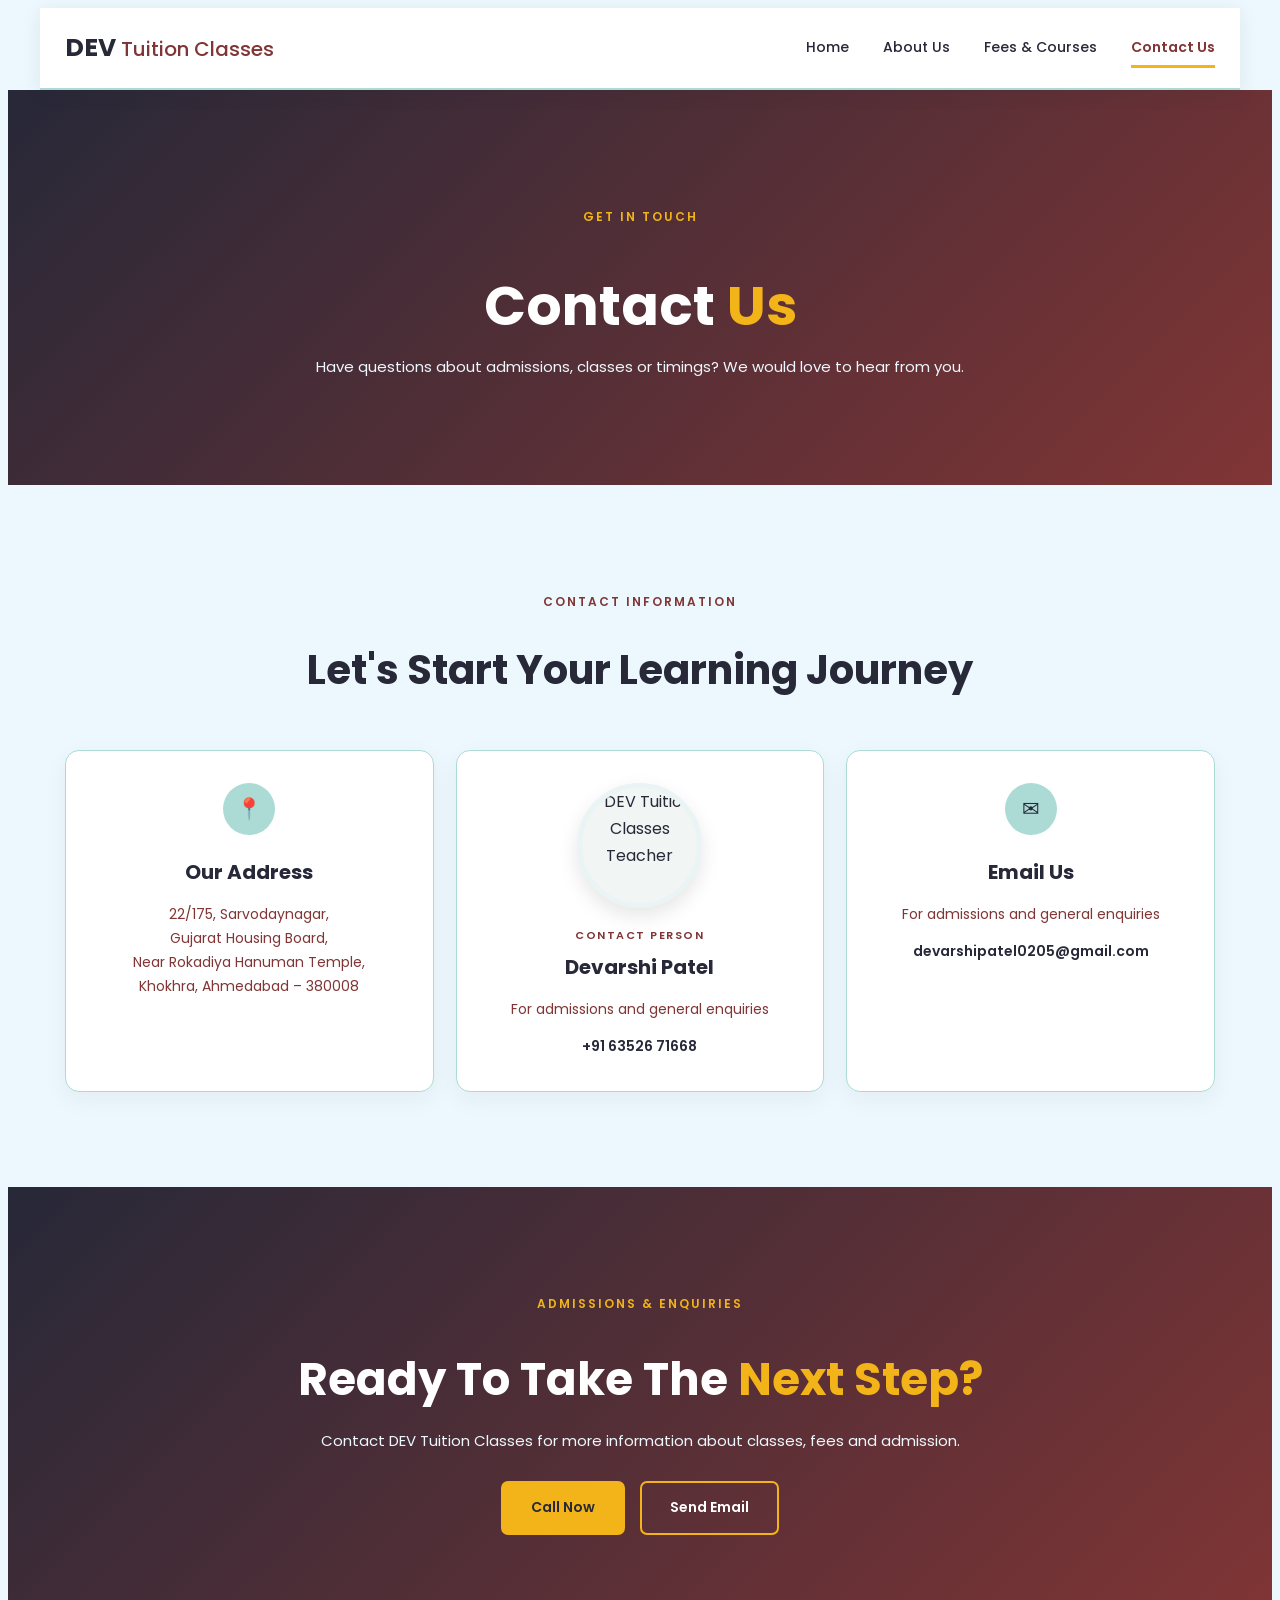
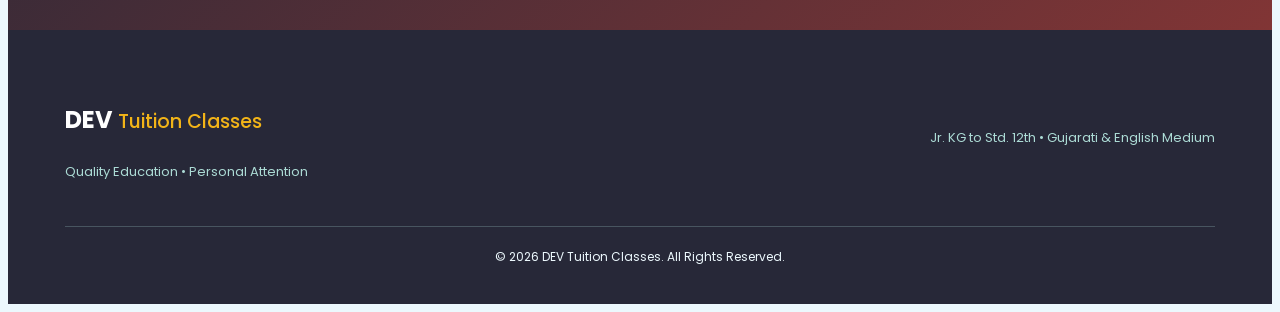
==== contact.html @ 4b46ee43 "Add files via upload" ====
<!DOCTYPE html>
<html lang="en">

<head>
    <meta charset="UTF-8">
    <meta name="viewport" content="width=device-width, initial-scale=1.0">

    <title>Contact Us | DEV Tuition Classes</title>

    <link rel="preconnect" href="https://fonts.googleapis.com">
    <link rel="preconnect" href="https://fonts.gstatic.com" crossorigin>

    <link href="https://fonts.googleapis.com/css2?family=Poppins:wght@400;500;600;700&display=swap"
        rel="stylesheet">

    <link rel="stylesheet" href="style.css">
</head>

<body>

    <!-- ================= NAVIGATION BAR ================= -->

    <header class="navbar">

        <div class="logo">
            <h2>DEV <span>Tuition Classes</span></h2>
        </div>

        <nav>
            <a href="index.html">Home</a>
            <a href="about.html">About Us</a>
            <a href="fees-courses.html">Fees & Courses</a>
            <a href="contact.html" class="active">Contact Us</a>
        </nav>

    </header>


    <!-- ================= PAGE HEADER ================= -->

    <section class="page-header">

        <div class="page-header-content">

            <p>GET IN TOUCH</p>

            <h1>
                Contact <span>Us</span>
            </h1>

            <p>
                Have questions about admissions, classes or timings?
                We would love to hear from you.
            </p>

        </div>

    </section>


    <!-- ================= CONTACT INFORMATION ================= -->

    <section class="contact-section">

        <div class="section-heading">

            <p>CONTACT INFORMATION</p>
            
            <h2>
                Let's Start Your Learning Journey
            </h2>

        </div>


        <div class="contact-container">


            <!-- ================= ADDRESS ================= -->

            <div class="contact-card">

                <div class="contact-icon">
                    📍
                </div>

                <h3>
                    Our Address
                </h3>

                <p>
                    22/175, Sarvodaynagar,<br>
                    Gujarat Housing Board,<br>
                    Near Rokadiya Hanuman Temple,<br>
                    Khokhra, Ahmedabad – 380008
                </p>

            </div>


            <!-- ================= CONTACT PERSON ================= -->

            <div class="contact-card teacher-contact-card">

                <div class="teacher-contact-photo">

                    <img
                        src="c:\Users\Kiran\Downloads\WhatsApp Image 2026-09-18 at 11.20.56 AM.jpeg"
                        alt="DEV Tuition Classes Teacher">

                </div>

                <p class="teacher-label">
                    CONTACT PERSON
                </p>

                <h3>
                    Devarshi Patel
                </h3>

                <p>
                    For admissions and general enquiries
                </p>

                <a href="tel:6352671668" class="contact-link">
                    +91 63526 71668
                </a>

            </div>


            <!-- ================= EMAIL ================= -->

            <div class="contact-card">

                <div class="contact-icon">
                    ✉
                </div>

                <h3>
                    Email Us
                </h3>

                <p>
                    For admissions and general enquiries
                </p>

                <a href="mailto:devarshipatel0205@gmail.com"
                    class="contact-link">
                    devarshipatel0205@gmail.com
                </a>

            </div>

        </div>

    </section>


    <!-- ================= CONTACT CTA ================= -->

    <section class="contact-cta">

        <div class="contact-cta-content">

            <p>
                ADMISSIONS & ENQUIRIES
            </p>

            <h2>
                Ready To Take The
                <span>Next Step?</span>
            </h2>

            <p>
                Contact DEV Tuition Classes for more information
                about classes, fees and admission.
            </p>

            <div class="contact-buttons">

                <a href="tel:6352671668"
                    class="btn primary-btn">
                    Call Now
                </a>

                <a href="mailto:devarshipatel0205@gmail.com"
                    class="btn secondary-btn">
                    Send Email
                </a>

            </div>

        </div>

    </section>


    <!-- ================= FOOTER ================= -->

    <footer>

        <div class="footer-content">

            <div class="footer-logo">

                <h2>
                    DEV <span>Tuition Classes</span>
                </h2>

                <p>
                    Quality Education • Personal Attention
                </p>

            </div>

            <p>
                Jr. KG to Std. 12th • Gujarati & English Medium
            </p>

            <p class="copyright">
                © 2026 DEV Tuition Classes. All Rights Reserved.
            </p>

        </div>

    </footer>


    <!-- ================= TEACHER PHOTO CSS ================= -->

    <style>

        .teacher-contact-card {
            position: relative;
        }

        .teacher-contact-photo {
            width: 115px;
            height: 115px;
            margin: 0 auto 18px;

            border-radius: 50%;
            overflow: hidden;

            background: #f1f5f4;

            border: 5px solid #eaf4f4;

            box-shadow:
                0 8px 20px rgba(0, 0, 0, 0.10);
        }

        .teacher-contact-photo img {
            width: 100%;
            height: 100%;

            object-fit: cover;
            object-position: center top;

            display: block;
        }

        .teacher-label {
            font-size: 11px !important;

            font-weight: 600;

            letter-spacing: 1.5px;

            color: #6b9080;

            margin-bottom: 5px;
        }

        .teacher-contact-card h3 {
            margin-top: 4px;
        }


        /* ================= MOBILE ================= */

        @media (max-width: 768px) {

            .teacher-contact-photo {
                width: 105px;
                height: 105px;
            }

        }

    </style>

</body>

</html>
---- style.css ----
* =========================================================
   DEV TUITION CLASSES
   COMPLETE WEBSITE CSS

   COLOR PALETTE
   #F2B418  - Yellow
   #ECF8FD  - Very Light Blue
   #ACDBD5  - Soft Blue
   #272838  - Dark Navy
   #813535  - Muted Maroon
   ========================================================= */


/* =========================================================
   RESET
   ========================================================= */

* {
    margin: 0;
    padding: 0;
    box-sizing: border-box;
}

html {
    scroll-behavior: smooth;
}

body {
    font-family: "Poppins", sans-serif;
    background: #ECF8FD;
    color: #272838;
    line-height: 1.7;
}

a {
    text-decoration: none;
    color: inherit;
}

img {
    max-width: 100%;
    display: block;
}


/* =========================================================
   COMMON
   ========================================================= */

section {
    padding: 90px 25px;
}

.navbar,
.hero-content,
.intro,
.why-us,
.about-content,
.approach,
.classes-content,
.courses-section,
.fees-section,
.contact-section {
    width: 100%;
    max-width: 1150px;
    margin: auto;
}


/* =========================================================
   NAVBAR
   ========================================================= */

.navbar {
    min-height: 80px;

    padding: 0 25px;

    display: flex;
    align-items: center;
    justify-content: space-between;

    background: #FFFFFF;

    border-bottom: 2px solid #ACDBD5;

    position: sticky;
    top: 0;
    z-index: 1000;

    box-shadow: 0 4px 18px rgba(39, 40, 56, 0.08);
}


/* ---------- LOGO ---------- */

.logo h2 {
    color: #272838;

    font-size: 25px;
    font-weight: 700;

    line-height: 1.2;
}

.logo h2 span {
    color: #813535;

    font-size: 20px;
    font-weight: 500;
}


/* ---------- NAVIGATION ---------- */

.navbar nav {
    display: flex;
    align-items: center;
    gap: 34px;
}

.navbar nav a {
    position: relative;

    padding: 8px 0;

    color: #272838;

    font-size: 14px;
    font-weight: 500;

    transition: 0.3s ease;
}

.navbar nav a:hover {
    color: #813535;
}

.navbar nav a::after {
    content: "";

    position: absolute;

    left: 0;
    bottom: 0;

    width: 0;
    height: 3px;

    background: #F2B418;

    transition: 0.3s ease;
}

.navbar nav a:hover::after,
.navbar nav a.active::after {
    width: 100%;
}

.navbar nav a.active {
    color: #813535;
    font-weight: 600;
}


/* =========================================================
   BUTTONS
   ========================================================= */

.btn {
    display: inline-flex;

    align-items: center;
    justify-content: center;

    padding: 13px 28px;

    border-radius: 7px;

    font-size: 14px;
    font-weight: 600;

    transition: 0.3s ease;

    cursor: pointer;
}


/* ---------- PRIMARY ---------- */

.primary-btn {
    background: #F2B418;
    color: #272838;

    border: 2px solid #F2B418;
}

.primary-btn:hover {
    background: #272838;
    color: #FFFFFF;

    border-color: #272838;

    transform: translateY(-2px);

    box-shadow: 0 10px 22px rgba(39, 40, 56, 0.20);
}


/* ---------- SECONDARY ---------- */

.secondary-btn {
    background: transparent;

    color: #FFFFFF;

    border: 2px solid #F2B418;
}

.secondary-btn:hover {
    background: #F2B418;
    color: #272838;

    transform: translateY(-2px);
}


/* =========================================================
   HERO SECTION
   ========================================================= */

.hero {
    min-height: 650px;

    display: flex;
    align-items: center;

    position: relative;

    overflow: hidden;

    background:
        linear-gradient(
            120deg,
            rgba(39, 40, 56, 0.97),
            rgba(39, 40, 56, 0.88)
        );
}


/* Decorative shapes */

.hero::before {
    content: "";

    position: absolute;

    width: 450px;
    height: 450px;

    right: -150px;
    top: -170px;

    border-radius: 50%;

    background: rgba(242, 180, 24, 0.12);
}

.hero::after {
    content: "";

    position: absolute;

    width: 300px;
    height: 300px;

    left: -150px;
    bottom: -160px;

    border-radius: 50%;

    background: rgba(172, 219, 213, 0.12);
}


/* ---------- HERO CONTENT ---------- */

.hero-content {
    padding: 100px 30px;

    position: relative;
    z-index: 2;
}

.small-heading {
    margin-bottom: 16px;

    color: #F2B418;

    font-size: 13px;
    font-weight: 600;

    letter-spacing: 2px;
}

.hero h1 {
    max-width: 780px;

    margin-bottom: 25px;

    color: #FFFFFF;

    font-size: clamp(38px, 5vw, 64px);
    font-weight: 700;

    line-height: 1.15;
}

.hero h1 span {
    color: #F2B418;
}

.hero-description {
    max-width: 620px;

    margin-bottom: 35px;

    color: #ECF8FD;

    font-size: 17px;
}

.hero-buttons {
    display: flex;

    gap: 15px;

    flex-wrap: wrap;
}


/* =========================================================
   SECTION HEADINGS
   ========================================================= */

.section-heading {
    margin-bottom: 55px;

    text-align: center;
}

.section-heading p,
.section-label {
    margin-bottom: 10px;

    color: #813535;

    font-size: 12px;
    font-weight: 600;

    letter-spacing: 2px;
}

.section-heading h2 {
    color: #272838;

    font-size: clamp(28px, 4vw, 40px);
    font-weight: 700;

    line-height: 1.25;
}


/* =========================================================
   HOME - INTRO
   ========================================================= */

.intro {
    padding-top: 95px;
    padding-bottom: 95px;
}

.intro-content {
    max-width: 850px;

    margin: auto;
}

.intro-text h3 {
    margin-bottom: 18px;

    color: #272838;

    font-size: 30px;
}

.intro-text p {
    margin-bottom: 18px;

    color: #813535;

    font-size: 15px;
}

.text-btn {
    display: inline-block;

    margin-top: 8px;

    color: #813535;

    font-size: 14px;
    font-weight: 600;

    transition: 0.3s ease;
}

.text-btn:hover {
    color: #F2B418;

    transform: translateX(4px);
}


/* =========================================================
   WHY CHOOSE US
   ========================================================= */

.why-us {
    padding-top: 95px;
    padding-bottom: 95px;
}

.features {
    display: grid;

    grid-template-columns: repeat(4, 1fr);

    gap: 22px;
}

.feature-card {
    padding: 30px 25px;

    background: #FFFFFF;

    border: 1px solid #ACDBD5;

    border-top: 4px solid #F2B418;

    border-radius: 12px;

    box-shadow: 0 8px 25px rgba(39, 40, 56, 0.06);

    transition: 0.3s ease;
}

.feature-card:hover {
    transform: translateY(-7px);

    box-shadow: 0 15px 35px rgba(39, 40, 56, 0.12);

    border-color: #ACDBD5;
}

.feature-icon {
    width: 48px;
    height: 48px;

    margin-bottom: 20px;

    display: flex;
    align-items: center;
    justify-content: center;

    border-radius: 9px;

    background: #ACDBD5;

    color: #272838;

    font-size: 13px;
    font-weight: 700;
}

.feature-card h3 {
    margin-bottom: 12px;

    color: #272838;

    font-size: 19px;
}

.feature-card p {
    color: #813535;

    font-size: 14px;
}


/* =========================================================
   CTA
   ========================================================= */

.cta {
    background:
        linear-gradient(
            135deg,
            #272838,
            #813535
        );

    color: #FFFFFF;

    text-align: center;
}

.cta-content {
    max-width: 750px;

    margin: auto;
}

.cta-content > p:first-child {
    margin-bottom: 12px;

    color: #F2B418;

    font-size: 12px;
    font-weight: 600;

    letter-spacing: 2px;
}

.cta-content h2 {
    margin-bottom: 20px;

    color: #FFFFFF;

    font-size: clamp(30px, 4vw, 45px);

    line-height: 1.25;
}

.cta-content h2 span {
    color: #F2B418;
}

.cta-content p:not(:first-child) {
    max-width: 650px;

    margin: 0 auto 28px;

    color: #ECF8FD;

    font-size: 15px;
}


/* =========================================================
   DEV TUITION CLASSES IMAGE
   ========================================================= */

.tuition-logo-image {
    width: 100%;
    max-width: 420px;

    height: auto;

    margin: 0 auto 30px;

    display: block;

    border-radius: 10px;
}


/* =========================================================
   PAGE HEADER
   ========================================================= */

.page-header {
    padding: 105px 25px;

    background:
        linear-gradient(
            135deg,
            #272838,
            #813535
        );

    text-align: center;
}

.page-header-content {
    max-width: 850px;

    margin: auto;
}

.page-header-content p:first-child {
    margin-bottom: 10px;

    color: #F2B418;

    font-size: 12px;
    font-weight: 600;

    letter-spacing: 2px;
}

.page-header h1 {
    margin-bottom: 15px;

    color: #FFFFFF;

    font-size: clamp(38px, 5vw, 55px);

    line-height: 1.2;
}

.page-header h1 span {
    color: #F2B418;
}

.page-header-content p:last-child {
    max-width: 650px;

    margin: auto;

    color: #ECF8FD;

    font-size: 15px;
}


/* =========================================================
   ABOUT PAGE
   ========================================================= */

.about-intro {
    padding-top: 100px;
    padding-bottom: 100px;
}

.about-content {
    display: grid;

    grid-template-columns: 1.15fr 0.85fr;

    align-items: center;

    gap: 70px;
}

.about-text h2 {
    margin-bottom: 24px;

    color: #272838;

    font-size: 38px;

    line-height: 1.25;
}

.about-text > p:not(.section-label) {
    margin-bottom: 18px;

    color: #813535;

    font-size: 15px;
}


/* =========================================================
   TEACHER PROFILE
   ========================================================= */

.teacher-profile {
    text-align: center;
}

.teacher-photo {
    width: 300px;
    height: 360px;

    margin: auto;

    overflow: hidden;

    border-radius: 16px;

    background: #ECF8FD;

    border: 4px solid #ACDBD5;

    box-shadow: 0 15px 35px rgba(39, 40, 56, 0.12);
}

.teacher-photo img {
    width: 100%;
    height: 100%;

    object-fit: cover;
    object-position: center top;
}

.teacher-info {
    margin-top: 20px;
}

.teacher-info p {
    margin-bottom: 5px;

    color: #813535;

    font-size: 11px;
    font-weight: 600;

    letter-spacing: 1.8px;
}

.teacher-info h3 {
    margin: 5px 0;

    color: #272838;

    font-size: 23px;
}

.teacher-info span {
    color: #813535;

    font-size: 14px;
}


/* =========================================================
   APPROACH
   ========================================================= */

.approach {
    padding-top: 95px;
    padding-bottom: 95px;
}

.approach-cards {
    display: grid;

    grid-template-columns: repeat(4, 1fr);

    gap: 22px;
}

.approach-card {
    padding: 30px 25px;

    background: #FFFFFF;

    border: 1px solid #ACDBD5;

    border-bottom: 4px solid #813535;

    border-radius: 12px;

    transition: 0.3s ease;
}

.approach-card:hover {
    transform: translateY(-7px);

    box-shadow: 0 15px 35px rgba(39, 40, 56, 0.12);
}

.approach-number {
    margin-bottom: 20px;

    color: #F2B418;

    font-size: 13px;
    font-weight: 700;
}

.approach-card h3 {
    margin-bottom: 12px;

    color: #272838;

    font-size: 19px;
}

.approach-card p {
    color: #813535;

    font-size: 14px;
}


/* =========================================================
   CLASSES INFO
   ========================================================= */

.classes-info {
    background: #ECF8FD;
}

.classes-text {
    max-width: 900px;

    margin: auto;
}

.classes-text h2 {
    margin-bottom: 18px;

    color: #272838;

    font-size: 38px;

    line-height: 1.25;
}

.classes-text > p:not(.section-label) {
    margin-bottom: 30px;

    color: #813535;

    font-size: 15px;
}

.class-range {
    display: grid;

    grid-template-columns: repeat(4, 1fr);

    gap: 15px;
}

.class-item {
    padding: 22px 18px;

    background: #FFFFFF;

    border: 1px solid #ACDBD5;

    border-radius: 10px;

    transition: 0.3s ease;
}

.class-item:hover {
    transform: translateY(-4px);

    border-color: #F2B418;
}

.class-item strong {
    display: block;

    margin-bottom: 4px;

    color: #272838;

    font-size: 16px;
}

.class-item span {
    color: #813535;

    font-size: 13px;
}


/* =========================================================
   COURSES PAGE
   ========================================================= */

.courses-section {
    padding-top: 95px;
    padding-bottom: 95px;
}

.course-cards {
    display: grid;

    grid-template-columns: repeat(4, 1fr);

    gap: 22px;
}

.course-card {
    padding: 32px 25px;

    background: #FFFFFF;

    border: 1px solid #ACDBD5;

    border-top: 4px solid #F2B418;

    border-radius: 12px;

    box-shadow: 0 8px 25px rgba(39, 40, 56, 0.05);

    transition: 0.3s ease;
}

.course-card:hover {
    transform: translateY(-7px);

    box-shadow: 0 15px 35px rgba(39, 40, 56, 0.12);
}

.course-number {
    margin-bottom: 18px;

    color: #813535;

    font-size: 13px;
    font-weight: 700;
}

.course-card h3 {
    margin-bottom: 12px;

    color: #272838;

    font-size: 20px;
}

.course-card p {
    color: #813535;

    font-size: 14px;
}


/* =========================================================
   FEES
   ========================================================= */

.fees-section {
    padding-top: 95px;
    padding-bottom: 95px;
}

.fee-container {
    max-width: 900px;

    margin: 0 auto 45px;

    overflow: hidden;

    background: #FFFFFF;

    border: 1px solid #ACDBD5;

    border-radius: 14px;

    box-shadow: 0 10px 30px rgba(39, 40, 56, 0.07);
}

.fee-heading {
    padding: 28px 30px;

    background: #ACDBD5;

    border-bottom: 1px solid #7F8C8D;
}

.fee-heading h3 {
    margin-bottom: 4px;

    color: #272838;

    font-size: 22px;
}

.fee-heading p {
    color: #813535;

    font-size: 13px;
}

.table-wrapper {
    width: 100%;

    overflow-x: auto;
}

table {
    width: 100%;

    min-width: 500px;

    border-collapse: collapse;
}

thead {
    background: #272838;
}

th {
    padding: 15px 20px;

    color: #FFFFFF;

    text-align: left;

    font-size: 14px;
}

td {
    padding: 14px 20px;

    color: #813535;

    font-size: 14px;

    border-bottom: 1px solid #ECF8FD;
}

tbody tr {
    transition: 0.2s ease;
}

tbody tr:hover {
    background: #ECF8FD;
}

tbody tr:last-child td {
    border-bottom: none;
}

td:last-child,
th:last-child {
    text-align: right;
}


/* =========================================================
   FEE NOTE
   ========================================================= */

.fee-note {
    padding: 85px 25px;

    text-align: center;
}

.fee-note-content {
    max-width: 700px;

    margin: auto;

    padding: 55px 35px;

    background: #ACDBD5;

    border-radius: 16px;
}

.fee-note-content h3 {
    margin-bottom: 12px;

    color: #272838;

    font-size: 28px;
}

.fee-note-content p {
    margin-bottom: 25px;

    color: #813535;

    font-size: 14px;
}


/* =========================================================
   CONTACT PAGE
   ========================================================= */

.contact-section {
    padding-top: 95px;
    padding-bottom: 95px;
}

.contact-container {
    display: grid;

    grid-template-columns: repeat(3, 1fr);

    gap: 22px;
}

.contact-card {
    padding: 32px 25px;

    background: #FFFFFF;

    border: 1px solid #ACDBD5;

    border-radius: 14px;

    text-align: center;

    box-shadow: 0 8px 25px rgba(39, 40, 56, 0.05);

    transition: 0.3s ease;
}

.contact-card:hover {
    transform: translateY(-6px);

    border-color: #F2B418;

    box-shadow: 0 15px 35px rgba(39, 40, 56, 0.12);
}

.contact-icon {
    width: 52px;
    height: 52px;

    margin: 0 auto 18px;

    display: flex;
    align-items: center;
    justify-content: center;

    border-radius: 50%;

    background: #ACDBD5;

    font-size: 21px;
}

.contact-card h3 {
    margin-bottom: 12px;

    color: #272838;

    font-size: 20px;
}

.contact-card p {
    margin-bottom: 10px;

    color: #813535;

    font-size: 14px;
}

.contact-link {
    display: inline-block;

    color: #272838;

    font-size: 14px;
    font-weight: 600;

    word-break: break-word;

    transition: 0.3s ease;
}

.contact-link:hover {
    color: #F2B418;
}


/* =========================================================
   CONTACT - TEACHER PHOTO
   ========================================================= */

.teacher-contact-card {
    position: relative;
}

.teacher-contact-photo {
    width: 115px;
    height: 115px;

    margin: 0 auto 18px;

    overflow: hidden;

    border-radius: 50%;

    background: #ECF8FD;

    border: 5px solid #ACDBD5;

    box-shadow: 0 8px 20px rgba(39, 40, 56, 0.12);
}

.teacher-contact-photo img {
    width: 100%;
    height: 100%;

    object-fit: cover;
    object-position: center top;
}

.teacher-label {
    margin-bottom: 5px !important;

    color: #813535 !important;

    font-size: 11px !important;
    font-weight: 600 !important;

    letter-spacing: 1.5px;
}


/* =========================================================
   CONTACT CTA
   ========================================================= */

.contact-cta {
    padding: 95px 25px;

    background:
        linear-gradient(
            135deg,
            #272838,
            #813535
        );

    color: #FFFFFF;

    text-align: center;
}

.contact-cta-content {
    max-width: 750px;

    margin: auto;
}

.contact-cta-content > p:first-child {
    margin-bottom: 12px;

    color: #F2B418;

    font-size: 12px;
    font-weight: 600;

    letter-spacing: 2px;
}

.contact-cta-content h2 {
    margin-bottom: 20px;

    color: #FFFFFF;

    font-size: clamp(30px, 4vw, 45px);

    line-height: 1.25;
}

.contact-cta-content h2 span {
    color: #F2B418;
}

.contact-cta-content > p:not(:first-child) {
    max-width: 650px;

    margin: 0 auto 28px;

    color: #ECF8FD;

    font-size: 15px;
}

.contact-buttons {
    display: flex;

    align-items: center;
    justify-content: center;

    gap: 15px;

    flex-wrap: wrap;
}


/* =========================================================
   FOOTER
   ========================================================= */

footer {
    padding: 50px 25px 25px;

    background: #272838;

    color: #FFFFFF;
}

.footer-content {
    max-width: 1150px;

    margin: auto;

    display: grid;

    grid-template-columns: 1fr auto;

    gap: 20px 40px;

    align-items: center;
}

.footer-logo h2 {
    color: #FFFFFF;

    font-size: 24px;
}

.footer-logo h2 span {
    color: #F2B418;

    font-size: 19px;
    font-weight: 500;
}

.footer-logo p {
    margin-top: 6px;

    color: #ACDBD5;

    font-size: 13px;
}

.footer-content > p:not(.copyright) {
    color: #ACDBD5;

    font-size: 13px;

    text-align: right;
}

.copyright {
    grid-column: 1 / -1;

    padding-top: 20px;

    margin-top: 10px;

    border-top: 1px solid rgba(172, 219, 213, 0.25);

    color: #ECF8FD;

    font-size: 12px;

    text-align: center;
}


/* =========================================================
   JAVASCRIPT REVEAL
   ========================================================= */

.reveal {
    opacity: 0;

    transform: translateY(25px);

    transition:
        opacity 0.7s ease,
        transform 0.7s ease;
}

.reveal.show {
    opacity: 1;

    transform: translateY(0);
}

.btn.clicked {
    transform: scale(0.97);
}


/* =========================================================
   TABLET
   ========================================================= */

@media (max-width: 1000px) {

    .features,
    .approach-cards,
    .course-cards {
        grid-template-columns: repeat(2, 1fr);
    }

    .class-range {
        grid-template-columns: repeat(2, 1fr);
    }

    .about-content {
        grid-template-columns: 1fr;

        gap: 45px;
    }

    .about-text {
        text-align: center;
    }

    .teacher-profile {
        margin-top: 10px;
    }
}


/* =========================================================
   MOBILE
   ========================================================= */

@media (max-width: 768px) {

    /* ---------- NAVBAR ---------- */

    .navbar {
        min-height: auto;

        padding: 18px 20px;

        flex-direction: column;

        gap: 18px;
    }

    .navbar nav {
        width: 100%;

        justify-content: center;

        gap: 18px;

        flex-wrap: wrap;
    }

    .navbar nav a {
        font-size: 12px;
    }

    .logo h2 {
        font-size: 23px;
    }

    .logo h2 span {
        font-size: 18px;
    }


    /* ---------- SECTIONS ---------- */

    section {
        padding: 70px 20px;
    }


    /* ---------- HERO ---------- */

    .hero {
        min-height: 580px;
    }

    .hero-content {
        padding: 80px 20px;

        text-align: center;
    }

    .hero h1 {
        font-size: 38px;
    }

    .hero-description {
        font-size: 15px;
    }

    .hero-buttons {
        justify-content: center;
    }


    /* ---------- CARDS ---------- */

    .features,
    .approach-cards,
    .course-cards {
        grid-template-columns: 1fr;
    }


    /* ---------- ABOUT ---------- */

    .about-text {
        text-align: center;
    }

    .about-text h2,
    .classes-text h2 {
        font-size: 30px;
    }

    .teacher-photo {
        width: 260px;
        height: 320px;
    }


    /* ---------- CLASSES ---------- */

    .class-range {
        grid-template-columns: 1fr;
    }


    /* ---------- FEES ---------- */

    .fee-container {
        border-radius: 12px;
    }

    .fee-heading {
        padding: 22px 20px;
    }

    th,
    td {
        padding: 13px 16px;
    }


    /* ---------- CONTACT ---------- */

    .contact-container {
        grid-template-columns: 1fr;
    }

    .teacher-contact-photo {
        width: 105px;
        height: 105px;
    }


    /* ---------- CTA ---------- */

    .contact-buttons {
        flex-direction: column;
    }

    .contact-buttons .btn {
        width: 100%;
        max-width: 260px;
    }


    /* ---------- FOOTER ---------- */

    .footer-content {
        grid-template-columns: 1fr;

        text-align: center;
    }

    .footer-content > p:not(.copyright) {
        text-align: center;
    }
}


/* =========================================================
   SMALL MOBILE
   ========================================================= */

@media (max-width: 480px) {

    .navbar nav {
        gap: 12px;
    }

    .navbar nav a {
        font-size: 11px;
    }

    .hero h1 {
        font-size: 32px;
    }

    .small-heading {
        font-size: 11px;
    }

    .page-header {
        padding: 80px 20px;
    }

    .page-header h1 {
        font-size: 34px;
    }

    .page-header-content p:last-child {
        font-size: 14px;
    }

    .hero-buttons .btn {
        width: 100%;
        max-width: 260px;
    }

    .feature-card,
    .approach-card,
    .course-card,
    .contact-card {
        padding: 26px 20px;
    }

    .fee-note-content {
        padding: 40px 22px;
    }

    .btn {
        padding: 12px 22px;
    }

    .tuition-logo-image {
        max-width: 300px;
    }
}
/* =========================================================
   HOME PAGE ANIMATIONS
   ========================================================= */

/* ---------- HERO CONTENT ---------- */

.hero .small-heading {
    animation: fadeUp 0.8s ease both;
}

.hero h1 {
    animation: fadeUp 0.9s ease 0.15s both;
}

.hero-description {
    animation: fadeUp 0.9s ease 0.3s both;
}

.hero-buttons {
    animation: fadeUp 0.9s ease 0.45s both;
}


/* ---------- HERO BACKGROUND CIRCLES ---------- */

.hero::before {
    animation: floatingCircle 8s ease-in-out infinite;
}

.hero::after {
    animation: floatingCircleReverse 10s ease-in-out infinite;
}


/* ---------- BUTTON ANIMATION ---------- */

.hero-buttons .btn {
    transition:
        transform 0.3s ease,
        box-shadow 0.3s ease,
        background 0.3s ease;
}

.hero-buttons .btn:hover {
    transform: translateY(-4px);
}


/* ---------- INTRO ---------- */

.intro-text h3 {
    animation: fadeUp 0.8s ease both;
}


/* ---------- FEATURE CARDS ---------- */

.feature-card:nth-child(1) {
    transition-delay: 0.1s;
}

.feature-card:nth-child(2) {
    transition-delay: 0.2s;
}

.feature-card:nth-child(3) {
    transition-delay: 0.3s;
}

.feature-card:nth-child(4) {
    transition-delay: 0.4s;
}


/* ---------- CTA LOGO ---------- */

.tuition-logo-image {
    animation: softFloat 4s ease-in-out infinite;
}


/* =========================================================
   KEYFRAMES
   ========================================================= */

@keyframes fadeUp {

    from {
        opacity: 0;
        transform: translateY(35px);
    }

    to {
        opacity: 1;
        transform: translateY(0);
    }

}


@keyframes floatingCircle {

    0%,
    100% {
        transform: translate(0, 0);
    }

    50% {
        transform: translate(-25px, 25px);
    }

}


@keyframes floatingCircleReverse {

    0%,
    100% {
        transform: translate(0, 0);
    }

    50% {
        transform: translate(25px, -20px);
    }

}


@keyframes softFloat {

    0%,
    100% {
        transform: translateY(0);
    }

    50% {
        transform: translateY(-8px);
    }

}


/* =========================================================
   REDUCED MOTION
   ========================================================= */

@media (prefers-reduced-motion: reduce) {

    *,
    *::before,
    *::after {
        animation: none !important;
        transition: none !important;
    }

/* DARK BLUE + MAROON + PURPLE PALETTE */

body {
    background-color: #F8F3F0;
    color: #342B50;
}

.navbar {
    background-color: #F8F3F0;
    border-color: #702F3D;
}

.hero,
.cta,
.page-header,
.contact-cta {
    background: #342B50;
    color: #FFFFFF;
}

footer {
    background: #702F3D;
    color: #FFFFFF;
}

.hero h1,
.hero h2,
.hero h3,
.hero p,
.cta h2,
.cta p,
.page-header h1,
.page-header p,
.contact-cta h2,
.contact-cta p,
footer,
footer a {
    color: #FFFFFF;
}

.primary-btn,
.feature-card,
.course-card,
.approach-card,
.contact-card,
.class-item,
.fee-container {
    background-color: #D9D0E8;
}

button,
.primary-btn,
.text-btn {
    color: #FFFFFF;
    background-color: #702F3D;
}

.navbar nav a:hover,
.section-label,
.section-heading p {
    color: #702F3D;
}

.feature-icon,
.contact-icon,
.fee-heading,
.fee-note-content {
    background-color: #51416D;
    color: #FFFFFF;
}

h1, h2, h3, h4 {
    color: #342B50;
}

/* FEES PAGE TEXT COLOR FIX */

/* Dark blue and maroon backgrounds */
.fee-heading,
.fee-heading h1,
.fee-heading h2,
.fee-heading h3,
.fee-heading p,
.fee-heading span,
.fee-heading label {
    color: #FFFFFF;
}

/* Purple background */
.fee-note-content,
.fee-note-content h1,
.fee-note-content h2,
.fee-note-content h3,
.fee-note-content p,
.fee-note-content span {
    color: #FFFFFF;
}

/* Light backgrounds - dark readable text */
.fee-container {
    color: #342B50;
}

.fee-container h1,
.fee-container h2,
.fee-container h3,
.fee-container h4,
.fee-container p,
.fee-container span,
.fee-container label {
    color: #342B50;
}

/* Buttons on fees page */
.fee-container button,
.fee-container .primary-btn {
    color: #FFFFFF;
}

/* MEDIUM SELECTION BUTTONS */
.medium-buttons {
    display: flex;
    justify-content: center;
    gap: 15px;
    margin: 25px 0;
    flex-wrap: wrap;
}

.medium-btn {
    padding: 12px 24px;
    background-color: #342B50;
    color: #FFFFFF;
    border: 2px solid #342B50;
    border-radius: 8px;
    cursor: pointer;
    font-size: 16px;
    font-family: inherit;
    font-weight: 600;
    transition: 0.3s ease;
}

.medium-btn:hover,
.medium-btn.active {
    background-color: #702F3D;
    border-color: #702F3D;
    color: #FFFFFF;
}
}


/* Fee Table Heading Text Color */
.fee-heading h3,
.fee-heading p {
    color: #FFFFFF !important;
}
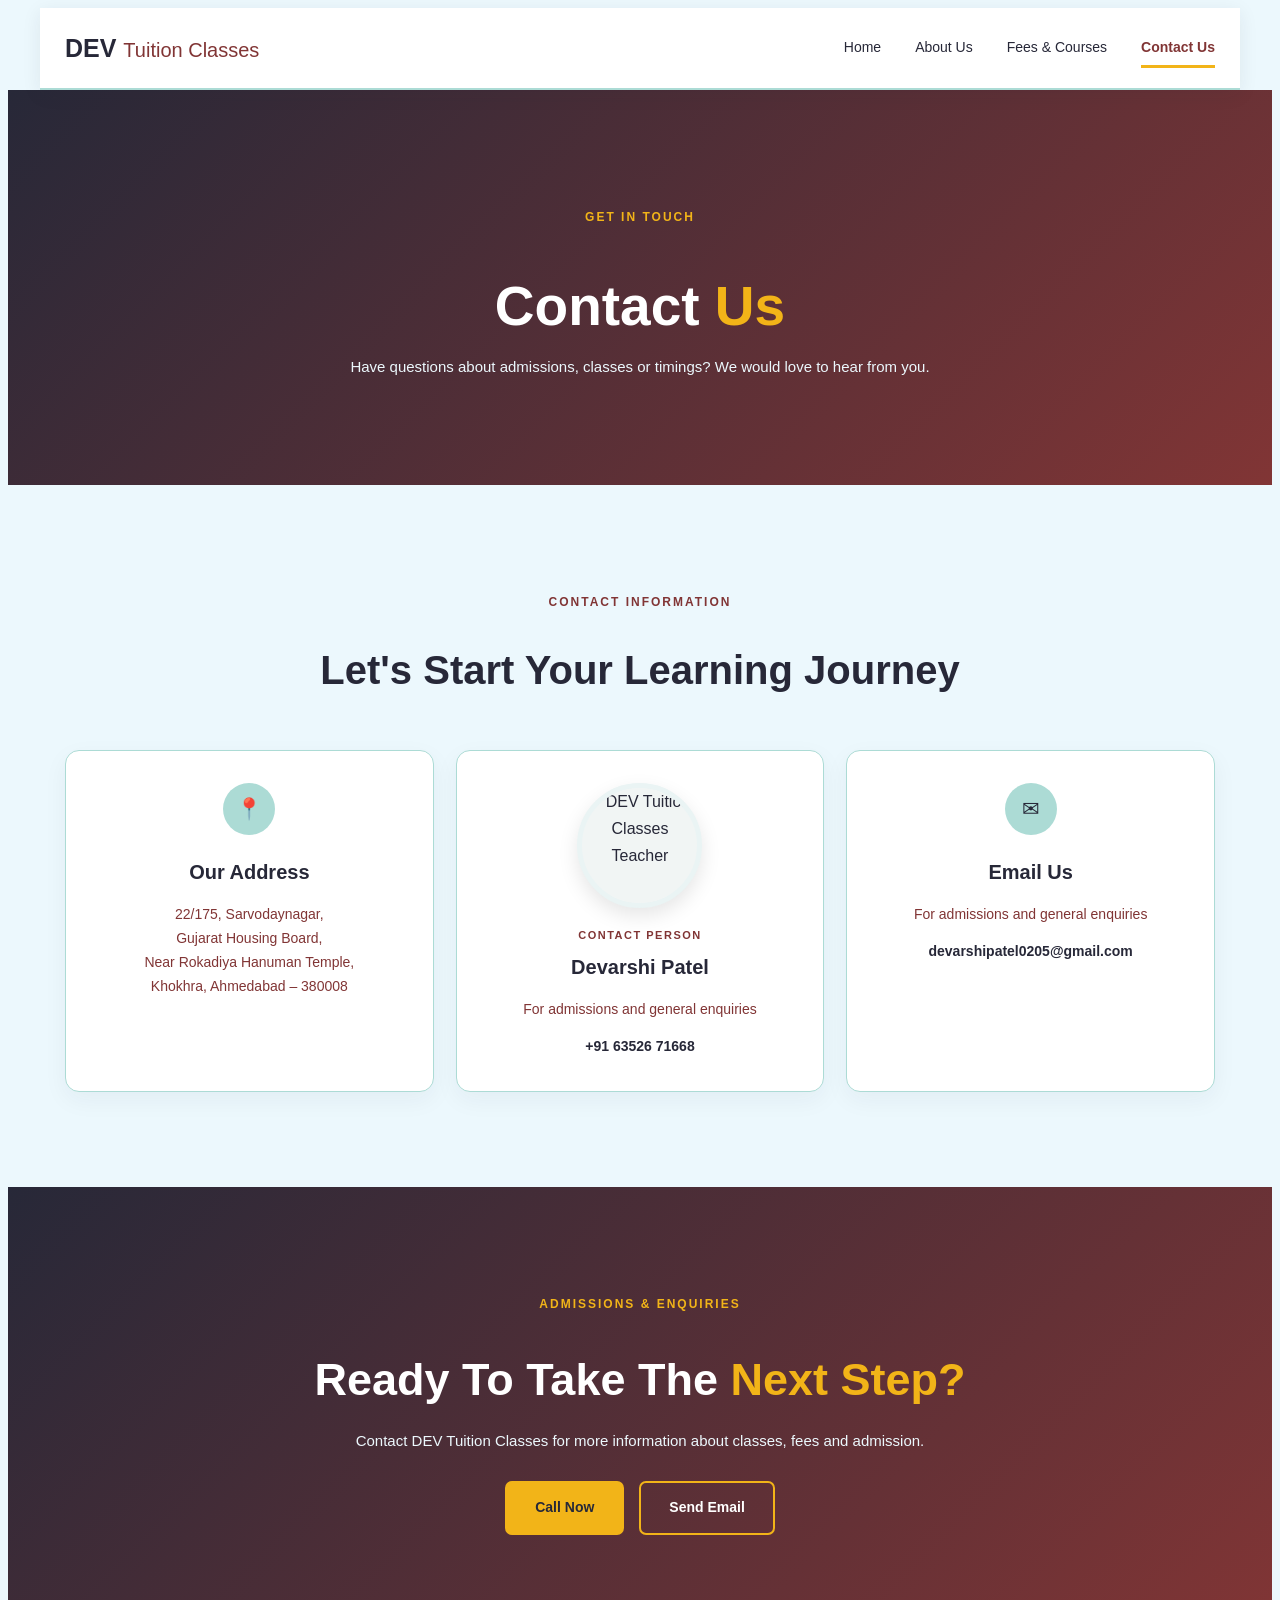
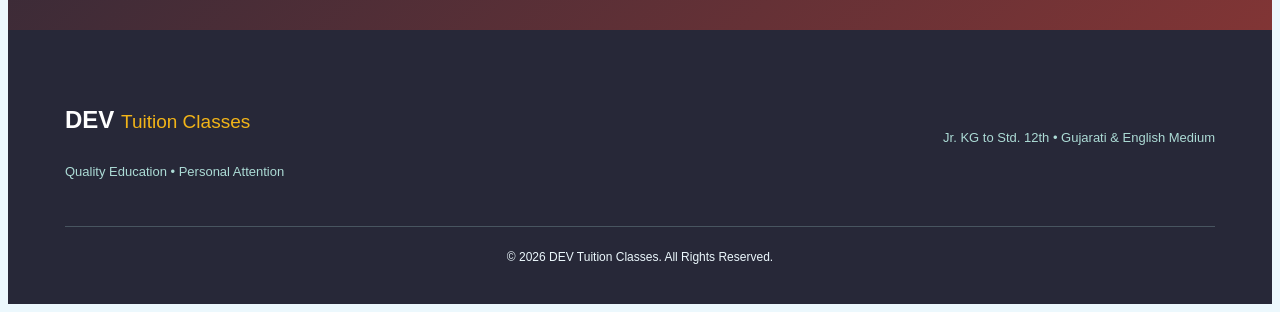
==== commit f22ed52a: "Update contact.html" ====
--- a/contact.html
+++ b/contact.html
@@ -10,7 +10,7 @@
     <link rel="preconnect" href="https://fonts.googleapis.com">
     <link rel="preconnect" href="https://fonts.gstatic.com" crossorigin>
 
-    <link href="https://fonts.googleapis.com/css2?family=Poppins:wght@400;500;600;700&display=swap"
+    <link href="./Devarshi.jpeg"
         rel="stylesheet">
 
     <link rel="stylesheet" href="style.css">
@@ -293,4 +293,4 @@
 
 </body>
 
-</html>+</html>
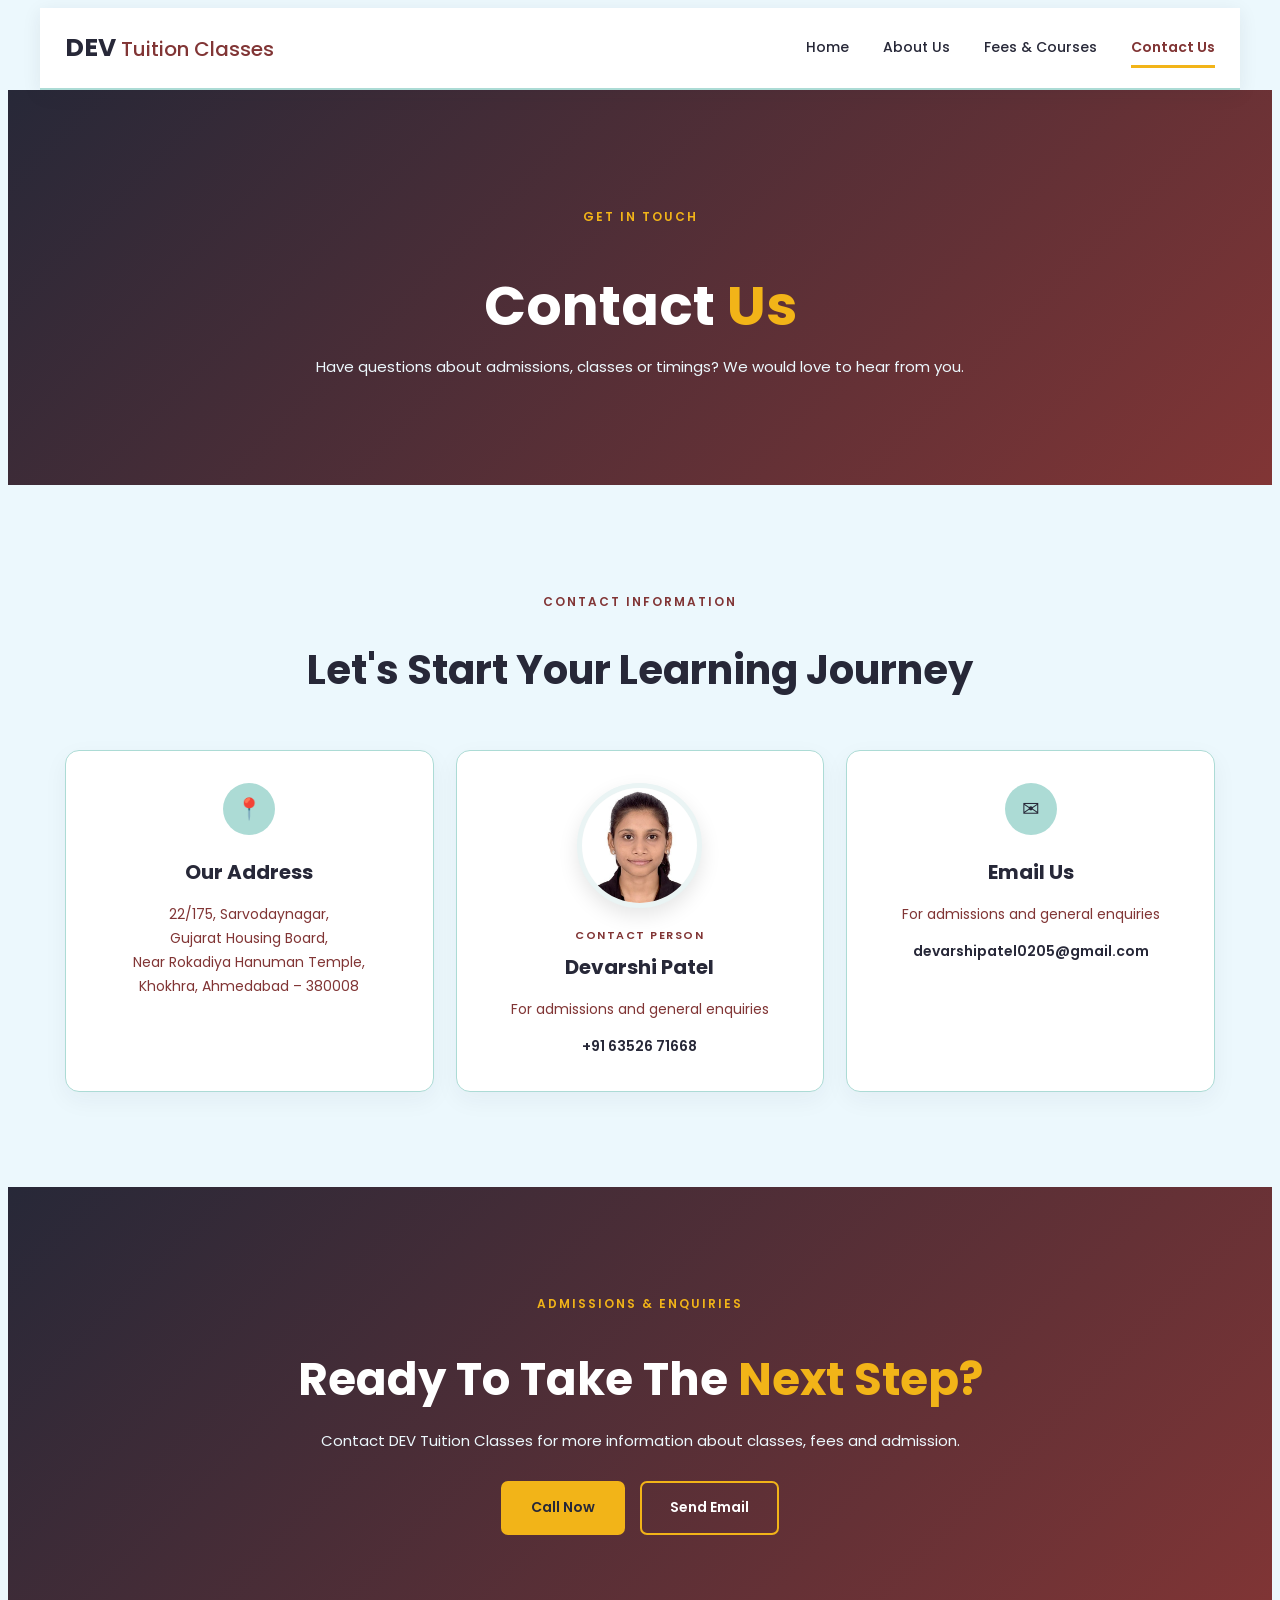
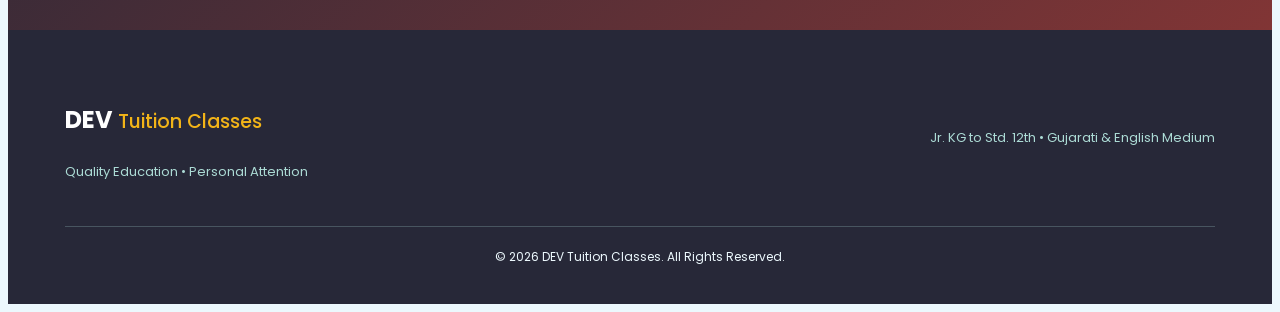
==== commit caefe4f9: "Update contact.html" ====
--- a/contact.html
+++ b/contact.html
@@ -10,7 +10,7 @@
     <link rel="preconnect" href="https://fonts.googleapis.com">
     <link rel="preconnect" href="https://fonts.gstatic.com" crossorigin>
 
-    <link href="./Devarshi.jpeg"
+    <link href="https://fonts.googleapis.com/css2?family=Poppins:wght@400;500;600;700&display=swap"
         rel="stylesheet">
 
     <link rel="stylesheet" href="style.css">
@@ -105,7 +105,7 @@
                 <div class="teacher-contact-photo">
 
                     <img
-                        src="c:\Users\Kiran\Downloads\WhatsApp Image 2026-09-18 at 11.20.56 AM.jpeg"
+                        src="./Devarshi.jpeg"
                         alt="DEV Tuition Classes Teacher">
 
                 </div>
